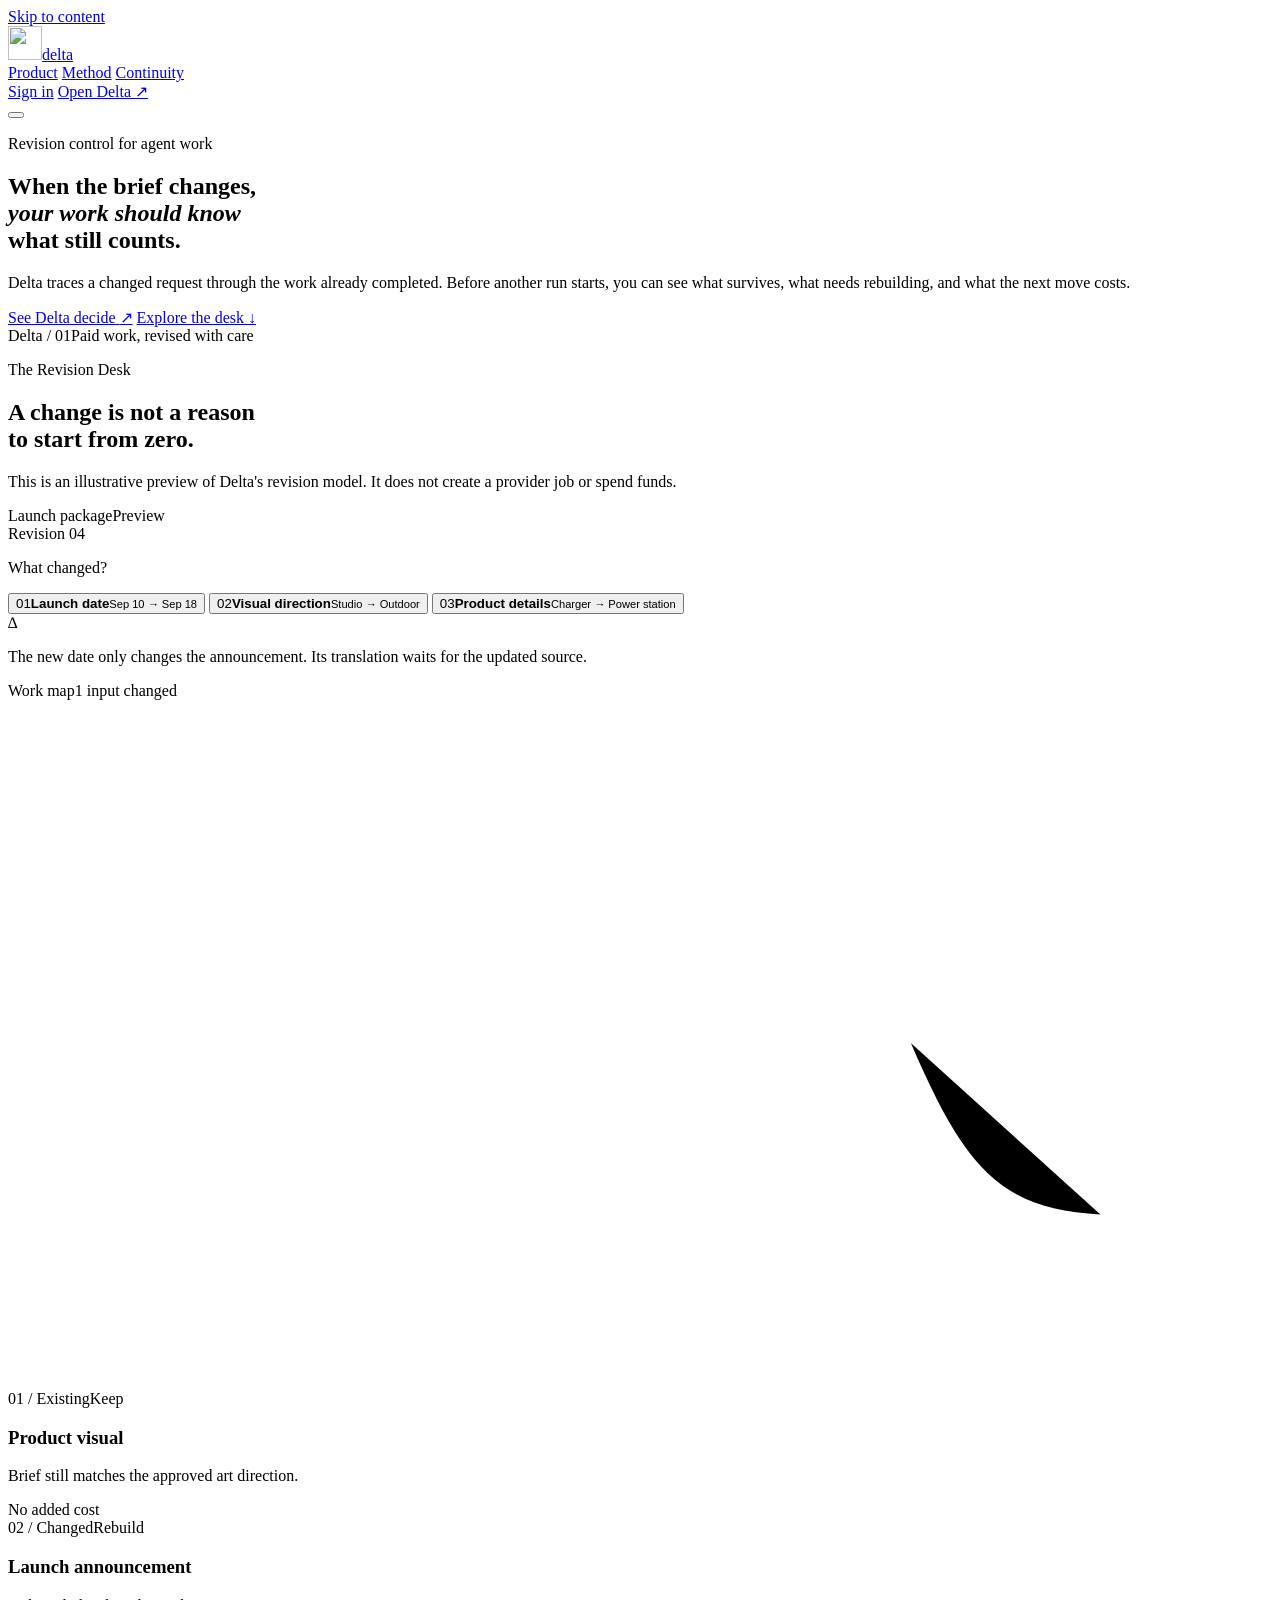
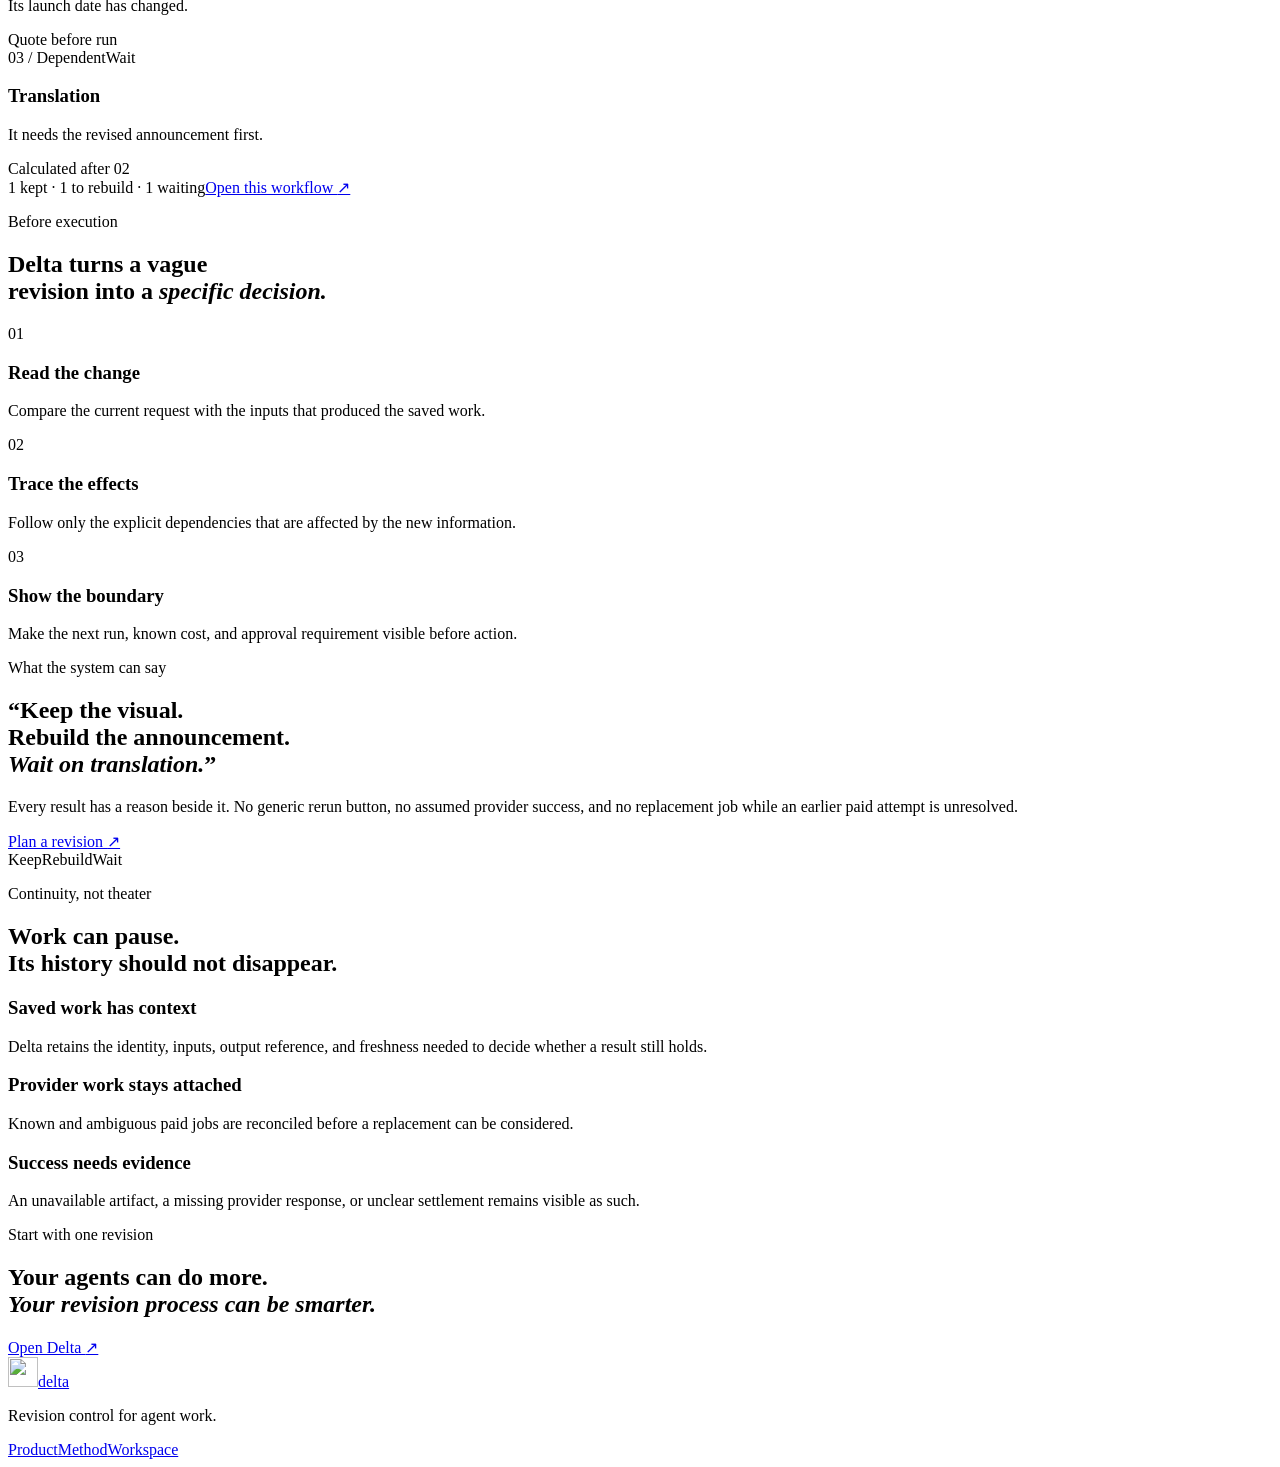
==== delta/templates/landing.html @ 43d7b3dd "Prepare Delta codebase for submission" ====
<!doctype html>
<html lang="en">
<head>
  <meta charset="utf-8">
  <meta name="viewport" content="width=device-width, initial-scale=1">
  <meta name="description" content="Delta decides what agent work still holds after a brief changes, before another paid run begins.">
  <meta name="theme-color" content="#f2eee5">
  <title>Delta | Revision control for agent work</title>
  <link rel="icon" type="image/svg+xml" href="/static/favicon.svg">
  <link rel="preconnect" href="https://fonts.googleapis.com">
  <link rel="preconnect" href="https://fonts.gstatic.com" crossorigin>
  <link href="https://fonts.googleapis.com/css2?family=DM+Mono:wght@400;500&family=DM+Sans:opsz,wght@9..40,400;9..40,500;9..40,600;9..40,700&family=Instrument+Serif:ital@0;1&display=swap" rel="stylesheet">
  <link rel="stylesheet" href="/static/landing.css">
</head>
<body>
  <a class="skip-link" href="#main-content">Skip to content</a>
  <header class="site-header">
    <a class="brand" href="/" aria-label="Delta home"><img src="/static/logo.svg" width="34" height="34" alt=""><span>delta</span></a>
    <nav id="site-nav" class="site-nav" aria-label="Main navigation">
      <a href="#product">Product</a>
      <a href="#method">Method</a>
      <a href="#continuity">Continuity</a>
    </nav>
    <div class="header-actions">
      <a class="quiet-link" href="/app/overview">Sign in</a>
      <a class="button button-ink button-small" href="/app/revisions">Open Delta <span aria-hidden="true">↗</span></a>
    </div>
    <button id="marketing-menu" class="menu-button" type="button" aria-label="Open navigation" aria-controls="site-nav" aria-expanded="false"><span></span><span></span></button>
  </header>

  <main id="main-content">
    <section class="hero" aria-labelledby="hero-title">
      <div class="hero-intro">
        <p class="eyebrow"><span aria-hidden="true"></span>Revision control for agent work</p>
        <h1 id="hero-title">When the brief changes,<br><em>your work should know</em><br>what still counts.</h1>
      </div>
      <div class="hero-aside">
        <p>Delta traces a changed request through the work already completed. Before another run starts, you can see what survives, what needs rebuilding, and what the next move costs.</p>
        <div class="hero-actions">
          <a class="button button-coral" href="/app/revisions">See Delta decide <span aria-hidden="true">↗</span></a>
          <a class="text-link" href="#product">Explore the desk <span aria-hidden="true">↓</span></a>
        </div>
      </div>
      <div class="hero-caption"><span>Delta / 01</span><span>Paid work, revised with care</span></div>
    </section>

    <section id="product" class="desk-section" aria-labelledby="desk-title">
      <div class="section-heading desk-heading">
        <div>
          <p class="eyebrow">The Revision Desk</p>
          <h2 id="desk-title">A change is not a reason<br>to start from zero.</h2>
        </div>
        <p>This is an illustrative preview of Delta's revision model. It does not create a provider job or spend funds.</p>
      </div>

      <div class="desk" data-scenario="date">
        <div class="desk-topbar">
          <div class="desk-project"><span class="project-dot" aria-hidden="true"></span><span>Launch package</span><span class="preview-chip">Preview</span></div>
          <span>Revision 04</span>
        </div>
        <div class="desk-grid">
          <aside class="change-panel" aria-label="Choose an illustrative changed input">
            <p class="panel-label">What changed?</p>
            <div class="scenario-list" role="tablist" aria-label="Revision examples">
              <button id="scenario-date" class="scenario active" type="button" role="tab" aria-selected="true" data-scenario="date"><span class="scenario-index">01</span><span><strong>Launch date</strong><small>Sep 10 → Sep 18</small></span></button>
              <button id="scenario-visual" class="scenario" type="button" role="tab" aria-selected="false" data-scenario="visual"><span class="scenario-index">02</span><span><strong>Visual direction</strong><small>Studio → Outdoor</small></span></button>
              <button id="scenario-product" class="scenario" type="button" role="tab" aria-selected="false" data-scenario="product"><span class="scenario-index">03</span><span><strong>Product details</strong><small>Charger → Power station</small></span></button>
            </div>
            <div class="change-note"><span class="change-glyph" aria-hidden="true">∆</span><p id="change-note">The new date only changes the announcement. Its translation waits for the updated source.</p></div>
          </aside>

          <div class="work-map" aria-live="polite">
            <div class="work-map-header"><span>Work map</span><span id="map-change">1 input changed</span></div>
            <div class="map-stage">
              <svg class="map-lines" viewBox="0 0 700 380" preserveAspectRatio="none" aria-hidden="true"><path class="line-visual" d="M186 185 C272 185, 293 185, 360 185"></path><path class="line-copy" d="M500 185 C548 185, 552 185, 605 185"></path><path class="line-branch" d="M500 190 C530 260, 550 282, 605 285"></path></svg>
              <article class="work-card visual-card status-keep">
                <div class="work-card-meta"><span>01 / Existing</span><span class="state state-keep">Keep</span></div>
                <h3>Product visual</h3>
                <p>Brief still matches the approved art direction.</p>
                <span class="work-cost">No added cost</span>
              </article>
              <article class="work-card copy-card status-rebuild">
                <div class="work-card-meta"><span>02 / Changed</span><span class="state state-rebuild">Rebuild</span></div>
                <h3>Launch announcement</h3>
                <p>Its launch date has changed.</p>
                <span class="work-cost">Quote before run</span>
              </article>
              <article class="work-card translation-card status-wait">
                <div class="work-card-meta"><span>03 / Dependent</span><span class="state state-wait">Wait</span></div>
                <h3>Translation</h3>
                <p>It needs the revised announcement first.</p>
                <span class="work-cost">Calculated after 02</span>
              </article>
            </div>
            <div class="map-footer"><span id="map-summary">1 kept · 1 to rebuild · 1 waiting</span><a href="/app/revisions">Open this workflow <span aria-hidden="true">↗</span></a></div>
          </div>
        </div>
      </div>
    </section>

    <section id="method" class="method-section" aria-labelledby="method-title">
      <div class="method-title"><p class="eyebrow">Before execution</p><h2 id="method-title">Delta turns a vague<br>revision into a <em>specific decision.</em></h2></div>
      <div class="method-rail">
        <article><span>01</span><h3>Read the change</h3><p>Compare the current request with the inputs that produced the saved work.</p></article>
        <article><span>02</span><h3>Trace the effects</h3><p>Follow only the explicit dependencies that are affected by the new information.</p></article>
        <article><span>03</span><h3>Show the boundary</h3><p>Make the next run, known cost, and approval requirement visible before action.</p></article>
      </div>
    </section>

    <section class="decision-section" aria-labelledby="decision-title">
      <div class="decision-card">
        <p class="eyebrow">What the system can say</p>
        <h2 id="decision-title">“Keep the visual.<br>Rebuild the announcement.<br><em>Wait on translation.</em>”</h2>
        <p class="decision-copy">Every result has a reason beside it. No generic rerun button, no assumed provider success, and no replacement job while an earlier paid attempt is unresolved.</p>
        <a class="button button-paper" href="/app/revisions">Plan a revision <span aria-hidden="true">↗</span></a>
      </div>
      <div class="decision-annotation" aria-hidden="true"><span>Keep</span><span>Rebuild</span><span>Wait</span></div>
    </section>

    <section id="continuity" class="continuity-section" aria-labelledby="continuity-title">
      <div class="continuity-copy"><p class="eyebrow">Continuity, not theater</p><h2 id="continuity-title">Work can pause.<br>Its history should not disappear.</h2></div>
      <div class="continuity-list">
        <article><span class="continuity-mark mark-save" aria-hidden="true"></span><div><h3>Saved work has context</h3><p>Delta retains the identity, inputs, output reference, and freshness needed to decide whether a result still holds.</p></div></article>
        <article><span class="continuity-mark mark-job" aria-hidden="true"></span><div><h3>Provider work stays attached</h3><p>Known and ambiguous paid jobs are reconciled before a replacement can be considered.</p></div></article>
        <article><span class="continuity-mark mark-proof" aria-hidden="true"></span><div><h3>Success needs evidence</h3><p>An unavailable artifact, a missing provider response, or unclear settlement remains visible as such.</p></div></article>
      </div>
    </section>

    <section class="closing-section" aria-labelledby="closing-title">
      <p class="eyebrow">Start with one revision</p>
      <h2 id="closing-title">Your agents can do more.<br><em>Your revision process can be smarter.</em></h2>
      <a class="button button-coral" href="/app/revisions">Open Delta <span aria-hidden="true">↗</span></a>
    </section>
  </main>

  <footer class="site-footer"><a class="brand" href="/"><img src="/static/logo.svg" width="30" height="30" alt=""><span>delta</span></a><p>Revision control for agent work.</p><div><a href="#product">Product</a><a href="#method">Method</a><a href="/app/revisions">Workspace</a></div></footer>
  <script src="/static/landing.js" defer></script>
</body>
</html>
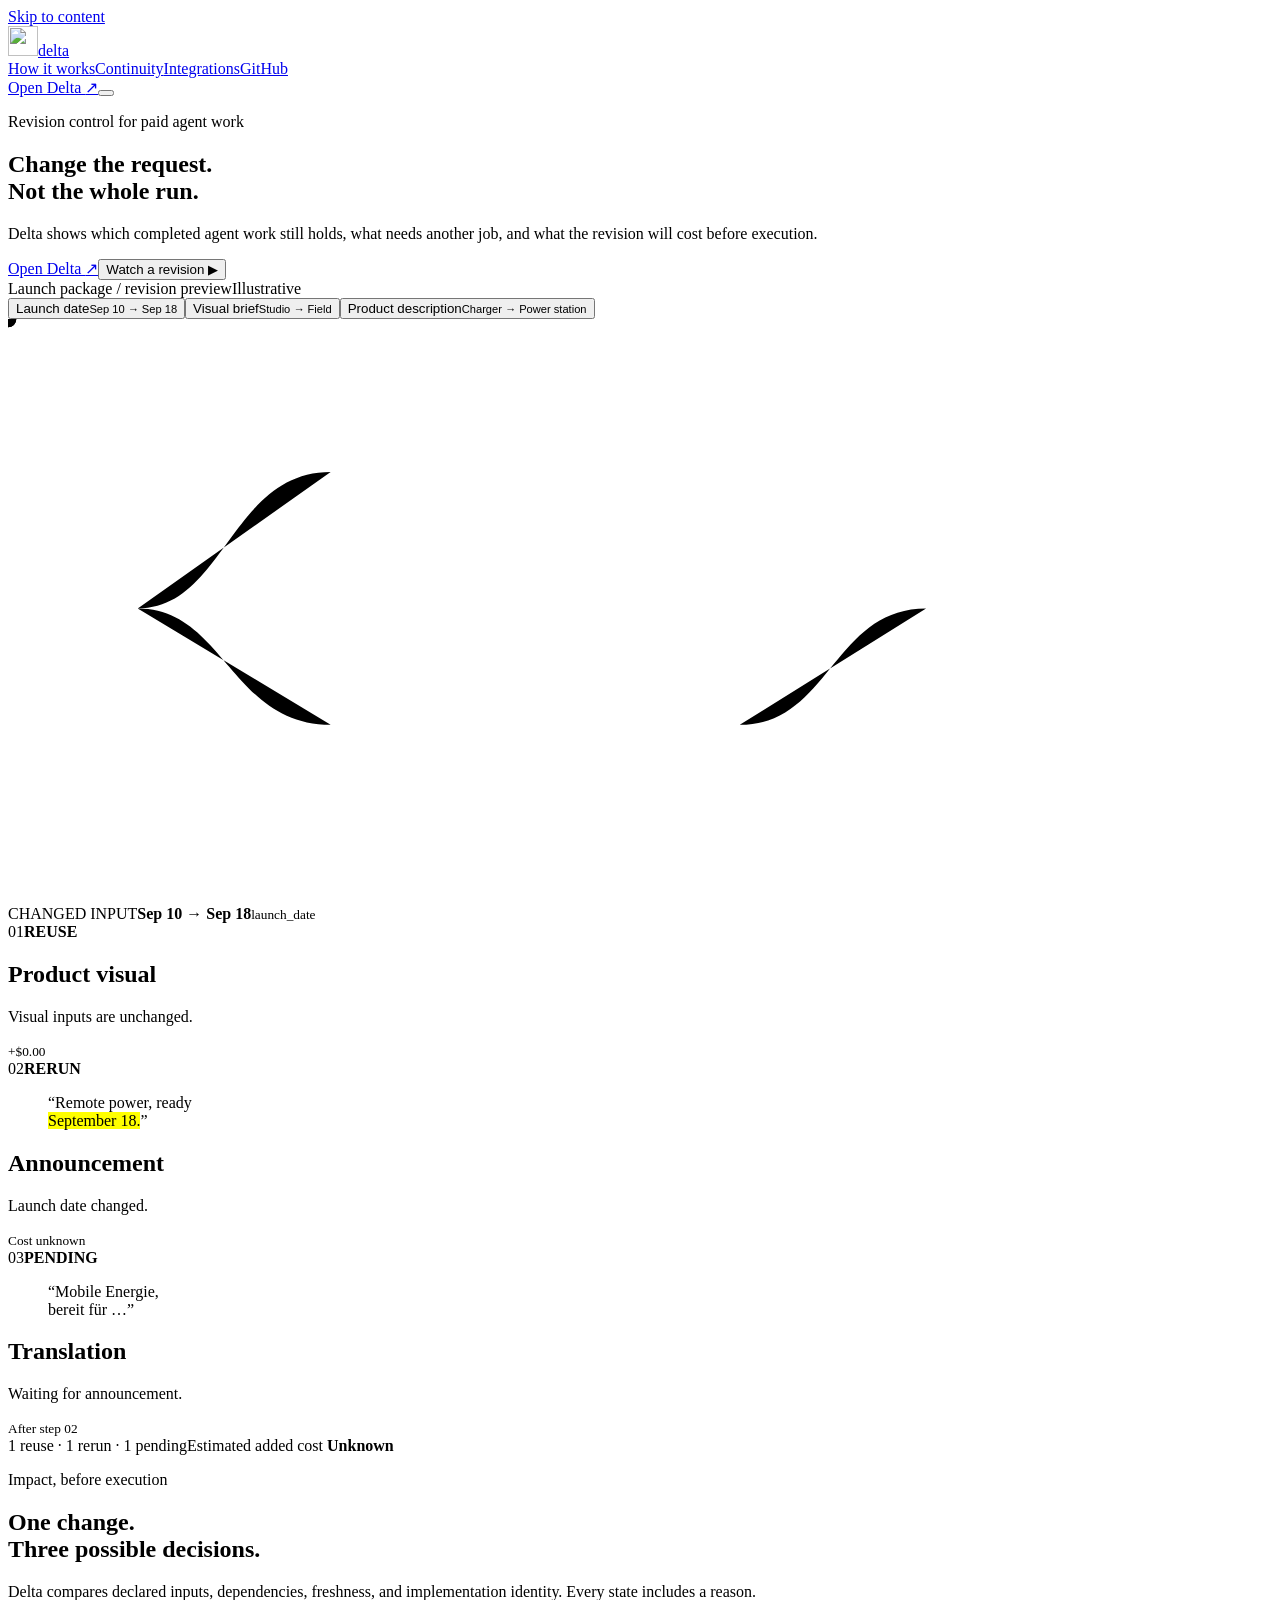
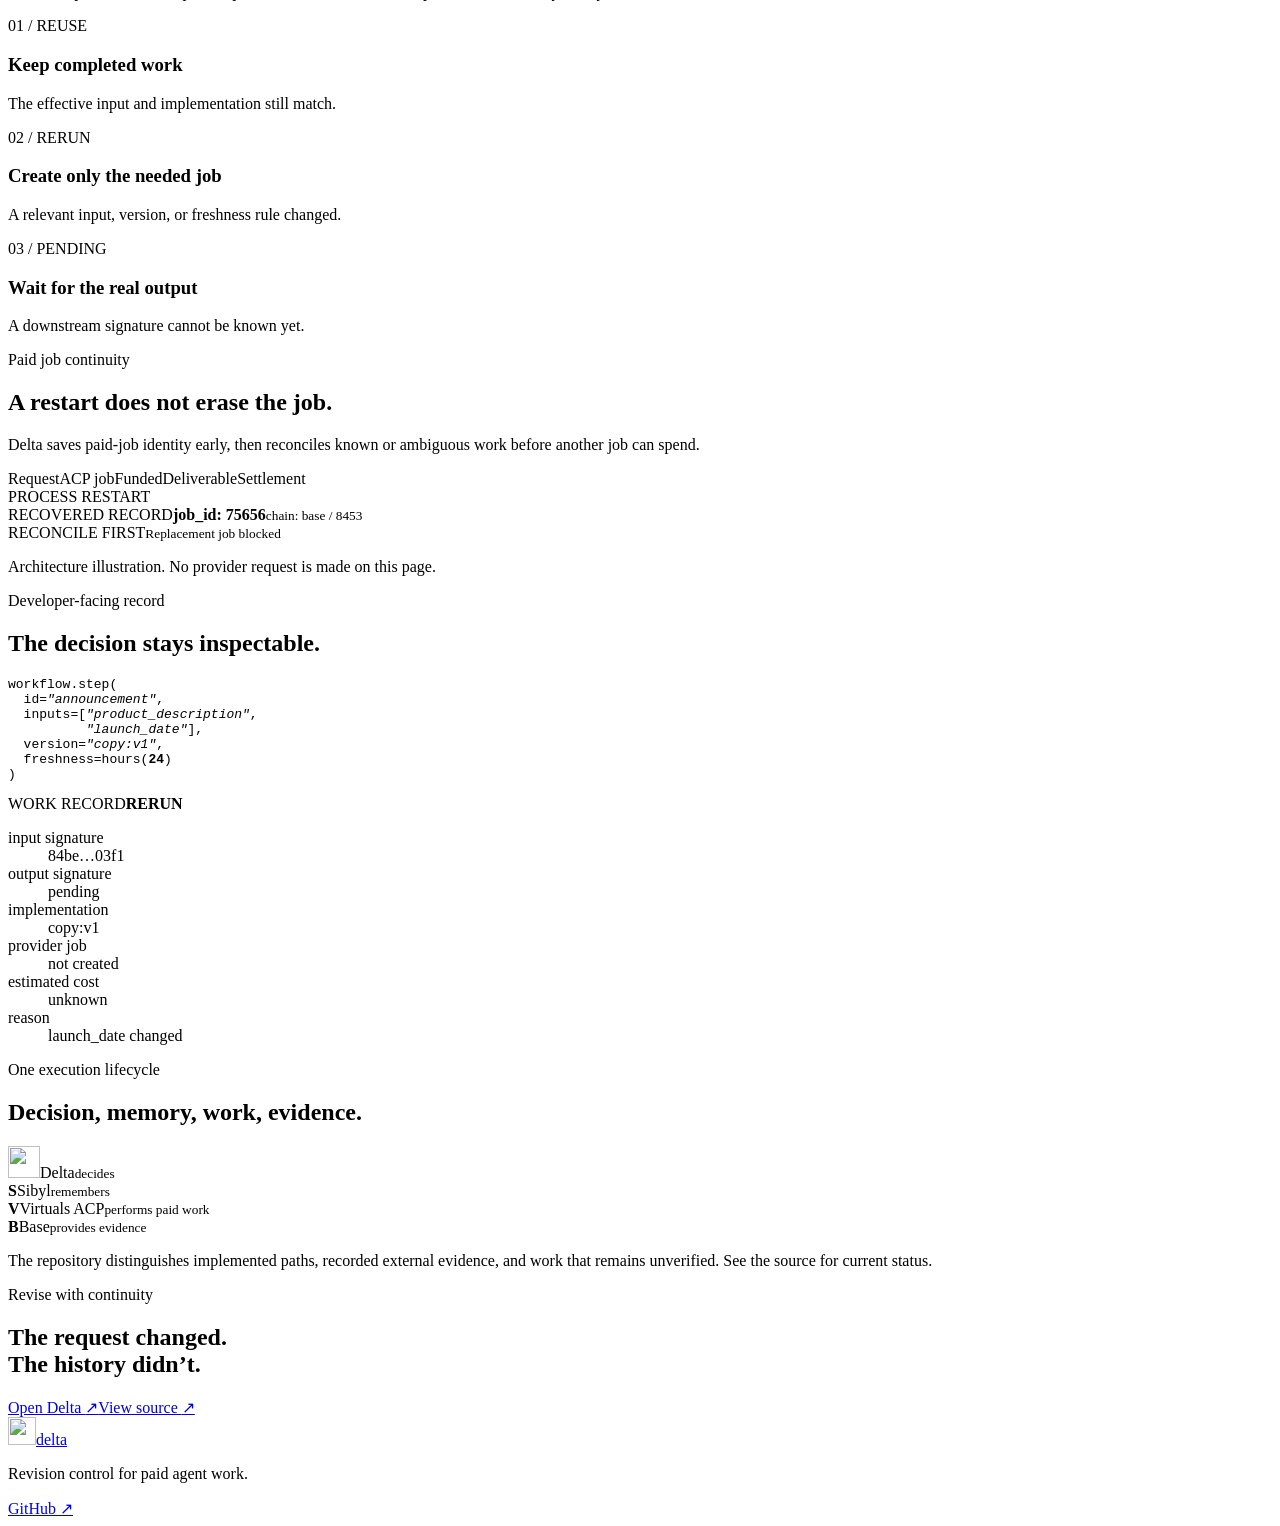
==== commit 98ef2b67: "Redesign public landing page" ====
--- a/delta/templates/landing.html
+++ b/delta/templates/landing.html
@@ -1,139 +1,18 @@
-<!doctype html>
-<html lang="en">
-<head>
-  <meta charset="utf-8">
-  <meta name="viewport" content="width=device-width, initial-scale=1">
-  <meta name="description" content="Delta decides what agent work still holds after a brief changes, before another paid run begins.">
-  <meta name="theme-color" content="#f2eee5">
-  <title>Delta | Revision control for agent work</title>
-  <link rel="icon" type="image/svg+xml" href="/static/favicon.svg">
-  <link rel="preconnect" href="https://fonts.googleapis.com">
-  <link rel="preconnect" href="https://fonts.gstatic.com" crossorigin>
-  <link href="https://fonts.googleapis.com/css2?family=DM+Mono:wght@400;500&family=DM+Sans:opsz,wght@9..40,400;9..40,500;9..40,600;9..40,700&family=Instrument+Serif:ital@0;1&display=swap" rel="stylesheet">
-  <link rel="stylesheet" href="/static/landing.css">
-</head>
-<body>
-  <a class="skip-link" href="#main-content">Skip to content</a>
-  <header class="site-header">
-    <a class="brand" href="/" aria-label="Delta home"><img src="/static/logo.svg" width="34" height="34" alt=""><span>delta</span></a>
-    <nav id="site-nav" class="site-nav" aria-label="Main navigation">
-      <a href="#product">Product</a>
-      <a href="#method">Method</a>
-      <a href="#continuity">Continuity</a>
-    </nav>
-    <div class="header-actions">
-      <a class="quiet-link" href="/app/overview">Sign in</a>
-      <a class="button button-ink button-small" href="/app/revisions">Open Delta <span aria-hidden="true">↗</span></a>
-    </div>
-    <button id="marketing-menu" class="menu-button" type="button" aria-label="Open navigation" aria-controls="site-nav" aria-expanded="false"><span></span><span></span></button>
-  </header>
-
-  <main id="main-content">
-    <section class="hero" aria-labelledby="hero-title">
-      <div class="hero-intro">
-        <p class="eyebrow"><span aria-hidden="true"></span>Revision control for agent work</p>
-        <h1 id="hero-title">When the brief changes,<br><em>your work should know</em><br>what still counts.</h1>
-      </div>
-      <div class="hero-aside">
-        <p>Delta traces a changed request through the work already completed. Before another run starts, you can see what survives, what needs rebuilding, and what the next move costs.</p>
-        <div class="hero-actions">
-          <a class="button button-coral" href="/app/revisions">See Delta decide <span aria-hidden="true">↗</span></a>
-          <a class="text-link" href="#product">Explore the desk <span aria-hidden="true">↓</span></a>
-        </div>
-      </div>
-      <div class="hero-caption"><span>Delta / 01</span><span>Paid work, revised with care</span></div>
-    </section>
-
-    <section id="product" class="desk-section" aria-labelledby="desk-title">
-      <div class="section-heading desk-heading">
-        <div>
-          <p class="eyebrow">The Revision Desk</p>
-          <h2 id="desk-title">A change is not a reason<br>to start from zero.</h2>
-        </div>
-        <p>This is an illustrative preview of Delta's revision model. It does not create a provider job or spend funds.</p>
-      </div>
-
-      <div class="desk" data-scenario="date">
-        <div class="desk-topbar">
-          <div class="desk-project"><span class="project-dot" aria-hidden="true"></span><span>Launch package</span><span class="preview-chip">Preview</span></div>
-          <span>Revision 04</span>
-        </div>
-        <div class="desk-grid">
-          <aside class="change-panel" aria-label="Choose an illustrative changed input">
-            <p class="panel-label">What changed?</p>
-            <div class="scenario-list" role="tablist" aria-label="Revision examples">
-              <button id="scenario-date" class="scenario active" type="button" role="tab" aria-selected="true" data-scenario="date"><span class="scenario-index">01</span><span><strong>Launch date</strong><small>Sep 10 → Sep 18</small></span></button>
-              <button id="scenario-visual" class="scenario" type="button" role="tab" aria-selected="false" data-scenario="visual"><span class="scenario-index">02</span><span><strong>Visual direction</strong><small>Studio → Outdoor</small></span></button>
-              <button id="scenario-product" class="scenario" type="button" role="tab" aria-selected="false" data-scenario="product"><span class="scenario-index">03</span><span><strong>Product details</strong><small>Charger → Power station</small></span></button>
-            </div>
-            <div class="change-note"><span class="change-glyph" aria-hidden="true">∆</span><p id="change-note">The new date only changes the announcement. Its translation waits for the updated source.</p></div>
-          </aside>
-
-          <div class="work-map" aria-live="polite">
-            <div class="work-map-header"><span>Work map</span><span id="map-change">1 input changed</span></div>
-            <div class="map-stage">
-              <svg class="map-lines" viewBox="0 0 700 380" preserveAspectRatio="none" aria-hidden="true"><path class="line-visual" d="M186 185 C272 185, 293 185, 360 185"></path><path class="line-copy" d="M500 185 C548 185, 552 185, 605 185"></path><path class="line-branch" d="M500 190 C530 260, 550 282, 605 285"></path></svg>
-              <article class="work-card visual-card status-keep">
-                <div class="work-card-meta"><span>01 / Existing</span><span class="state state-keep">Keep</span></div>
-                <h3>Product visual</h3>
-                <p>Brief still matches the approved art direction.</p>
-                <span class="work-cost">No added cost</span>
-              </article>
-              <article class="work-card copy-card status-rebuild">
-                <div class="work-card-meta"><span>02 / Changed</span><span class="state state-rebuild">Rebuild</span></div>
-                <h3>Launch announcement</h3>
-                <p>Its launch date has changed.</p>
-                <span class="work-cost">Quote before run</span>
-              </article>
-              <article class="work-card translation-card status-wait">
-                <div class="work-card-meta"><span>03 / Dependent</span><span class="state state-wait">Wait</span></div>
-                <h3>Translation</h3>
-                <p>It needs the revised announcement first.</p>
-                <span class="work-cost">Calculated after 02</span>
-              </article>
-            </div>
-            <div class="map-footer"><span id="map-summary">1 kept · 1 to rebuild · 1 waiting</span><a href="/app/revisions">Open this workflow <span aria-hidden="true">↗</span></a></div>
-          </div>
-        </div>
-      </div>
-    </section>
-
-    <section id="method" class="method-section" aria-labelledby="method-title">
-      <div class="method-title"><p class="eyebrow">Before execution</p><h2 id="method-title">Delta turns a vague<br>revision into a <em>specific decision.</em></h2></div>
-      <div class="method-rail">
-        <article><span>01</span><h3>Read the change</h3><p>Compare the current request with the inputs that produced the saved work.</p></article>
-        <article><span>02</span><h3>Trace the effects</h3><p>Follow only the explicit dependencies that are affected by the new information.</p></article>
-        <article><span>03</span><h3>Show the boundary</h3><p>Make the next run, known cost, and approval requirement visible before action.</p></article>
-      </div>
-    </section>
-
-    <section class="decision-section" aria-labelledby="decision-title">
-      <div class="decision-card">
-        <p class="eyebrow">What the system can say</p>
-        <h2 id="decision-title">“Keep the visual.<br>Rebuild the announcement.<br><em>Wait on translation.</em>”</h2>
-        <p class="decision-copy">Every result has a reason beside it. No generic rerun button, no assumed provider success, and no replacement job while an earlier paid attempt is unresolved.</p>
-        <a class="button button-paper" href="/app/revisions">Plan a revision <span aria-hidden="true">↗</span></a>
-      </div>
-      <div class="decision-annotation" aria-hidden="true"><span>Keep</span><span>Rebuild</span><span>Wait</span></div>
-    </section>
-
-    <section id="continuity" class="continuity-section" aria-labelledby="continuity-title">
-      <div class="continuity-copy"><p class="eyebrow">Continuity, not theater</p><h2 id="continuity-title">Work can pause.<br>Its history should not disappear.</h2></div>
-      <div class="continuity-list">
-        <article><span class="continuity-mark mark-save" aria-hidden="true"></span><div><h3>Saved work has context</h3><p>Delta retains the identity, inputs, output reference, and freshness needed to decide whether a result still holds.</p></div></article>
-        <article><span class="continuity-mark mark-job" aria-hidden="true"></span><div><h3>Provider work stays attached</h3><p>Known and ambiguous paid jobs are reconciled before a replacement can be considered.</p></div></article>
-        <article><span class="continuity-mark mark-proof" aria-hidden="true"></span><div><h3>Success needs evidence</h3><p>An unavailable artifact, a missing provider response, or unclear settlement remains visible as such.</p></div></article>
-      </div>
-    </section>
-
-    <section class="closing-section" aria-labelledby="closing-title">
-      <p class="eyebrow">Start with one revision</p>
-      <h2 id="closing-title">Your agents can do more.<br><em>Your revision process can be smarter.</em></h2>
-      <a class="button button-coral" href="/app/revisions">Open Delta <span aria-hidden="true">↗</span></a>
-    </section>
-  </main>
-
-  <footer class="site-footer"><a class="brand" href="/"><img src="/static/logo.svg" width="30" height="30" alt=""><span>delta</span></a><p>Revision control for agent work.</p><div><a href="#product">Product</a><a href="#method">Method</a><a href="/app/revisions">Workspace</a></div></footer>
-  <script src="/static/landing.js" defer></script>
-</body>
-</html>
+<!doctype html><html lang="en"><head><meta charset="utf-8"><meta name="viewport" content="width=device-width,initial-scale=1"><meta name="description" content="Delta previews what completed agent work can be reused, what must run again, and what a revision is expected to cost."><meta name="theme-color" content="#101114"><title>Delta | Revision control for paid agent work</title><link rel="icon" type="image/svg+xml" href="/static/favicon.svg"><link rel="preconnect" href="https://fonts.googleapis.com"><link rel="preconnect" href="https://fonts.gstatic.com" crossorigin><link href="https://fonts.googleapis.com/css2?family=DM+Mono:wght@400;500&family=Manrope:wght@400;500;600;700;800&display=swap" rel="stylesheet"><link rel="stylesheet" href="/static/landing.css"></head>
+<body><a class="skip-link" href="#main-content">Skip to content</a><header class="site-header"><a class="brand" href="/" aria-label="Delta home"><img src="/static/logo.svg" width="30" height="30" alt=""><span>delta</span></a><nav id="site-nav" class="site-nav" aria-label="Main navigation"><a href="#how-it-works">How it works</a><a href="#continuity">Continuity</a><a href="#integrations">Integrations</a><a href="https://github.com/Web3Kyami/Delta-Agent">GitHub</a></nav><a class="button button-primary header-cta" href="/app/revisions">Open Delta <span aria-hidden="true">↗</span></a><button id="marketing-menu" class="menu-button" type="button" aria-label="Open navigation" aria-controls="site-nav" aria-expanded="false"><span></span><span></span></button></header>
+<main id="main-content"><section class="hero" aria-labelledby="hero-title"><div class="hero-copy"><p class="eyebrow"><span></span>Revision control for paid agent work</p><h1 id="hero-title">Change the request.<br><strong>Not the whole run.</strong></h1><p class="hero-lede">Delta shows which completed agent work still holds, what needs another job, and what the revision will cost before execution.</p><div class="hero-actions"><a class="button button-primary" href="/app/revisions">Open Delta <span aria-hidden="true">↗</span></a><button class="button button-secondary" id="watch-revision" type="button">Watch a revision <span aria-hidden="true">▶</span></button></div></div>
+<div class="revision-console" id="revision-console" data-scenario="date" aria-label="Illustrative revision preview"><div class="console-bar"><span><i></i> Launch package / revision preview</span><span>Illustrative</span></div><div class="scenario-switcher" role="tablist" aria-label="Choose a changed input"><button class="scenario active" role="tab" aria-selected="true" tabindex="0" data-scenario="date"><span>Launch date</span><small>Sep 10 → Sep 18</small></button><button class="scenario" role="tab" aria-selected="false" tabindex="-1" data-scenario="visual"><span>Visual brief</span><small>Studio → Field</small></button><button class="scenario" role="tab" aria-selected="false" tabindex="-1" data-scenario="product"><span>Product description</span><small>Charger → Power station</small></button></div>
+<div class="topology" aria-live="polite"><svg class="topology-lines" viewBox="0 0 760 350" preserveAspectRatio="none" aria-hidden="true"><path class="path-input-visual" d="M78 174 C130 174 134 92 194 92"></path><path class="path-input-copy" d="M78 174 C130 174 134 244 194 244"></path><path class="path-copy-translation" d="M440 244 C494 244 496 174 552 174"></path><circle class="signal signal-a" r="5"></circle><circle class="signal signal-b" r="5"></circle></svg><div class="change-node"><span>CHANGED INPUT</span><strong id="change-value">Sep 10 → Sep 18</strong><small id="change-field">launch_date</small></div>
+<article class="work-node visual-node status-reuse"><div class="node-head"><span>01</span><b class="state">REUSE</b></div><div class="visual-artifact" aria-label="Illustrative solar charger product visual"><span class="sun"></span><span class="charger"></span></div><h2>Product visual</h2><p class="reason">Visual inputs are unchanged.</p><small class="cost">+$0.00</small></article><article class="work-node announcement-node status-rerun"><div class="node-head"><span>02</span><b class="state">RERUN</b></div><blockquote>“Remote power, ready<br><mark>September 18.</mark>”</blockquote><h2>Announcement</h2><p class="reason">Launch date changed.</p><small class="cost">Cost unknown</small></article><article class="work-node translation-node status-pending"><div class="node-head"><span>03</span><b class="state">PENDING</b></div><blockquote>“Mobile Energie,<br>bereit für …”</blockquote><h2>Translation</h2><p class="reason">Waiting for announcement.</p><small class="cost">After step 02</small></article></div><div class="console-summary"><span id="scenario-summary">1 reuse · 1 rerun · 1 pending</span><span>Estimated added cost <strong id="scenario-cost">Unknown</strong></span></div></div></section>
+<section id="how-it-works" class="decision-system" aria-labelledby="decision-title"><div class="section-copy"><p class="eyebrow"><span></span>Impact, before execution</p><h2 id="decision-title">One change.<br>Three possible decisions.</h2><p>Delta compares declared inputs, dependencies, freshness, and implementation identity. Every state includes a reason.</p></div><div class="decision-track"><div class="track-line" aria-hidden="true"></div><article class="decision-item reuse"><span>01 / REUSE</span><h3>Keep completed work</h3><p>The effective input and implementation still match.</p></article><article class="decision-item rerun"><span>02 / RERUN</span><h3>Create only the needed job</h3><p>A relevant input, version, or freshness rule changed.</p></article><article class="decision-item pending"><span>03 / PENDING</span><h3>Wait for the real output</h3><p>A downstream signature cannot be known yet.</p></article></div></section>
+<section id="continuity" class="continuity-section" aria-labelledby="continuity-title"><div class="section-copy"><p class="eyebrow"><span></span>Paid job continuity</p><h2 id="continuity-title">A restart does not erase the job.</h2><p>Delta saves paid-job identity early, then reconciles known or ambiguous work before another job can spend.</p></div><div class="lifecycle" aria-label="Illustrative paid job lifecycle"><div class="lifecycle-row"><span class="life-step done">Request</span><i></i><span class="life-step done">ACP job</span><i></i><span class="life-step done">Funded</span><i></i><span class="life-step muted">Deliverable</span><i></i><span class="life-step muted">Settlement</span></div><div class="restart-cut"><span>PROCESS RESTART</span><b></b></div><div class="recovery-record"><div><span>RECOVERED RECORD</span><strong>job_id: 75656</strong><small>chain: base / 8453</small></div><div class="reconcile-state"><i></i><span>RECONCILE FIRST</span><small>Replacement job blocked</small></div></div><p class="illustration-label">Architecture illustration. No provider request is made on this page.</p></div></section>
+<section class="record-section" aria-labelledby="record-title"><div class="record-heading"><p class="eyebrow"><span></span>Developer-facing record</p><h2 id="record-title">The decision stays inspectable.</h2></div><div class="record-pair"><pre class="code-panel" aria-label="Workflow definition example"><code><span>workflow.step</span>(
+  id=<em>"announcement"</em>,
+  inputs=[<em>"product_description"</em>,
+          <em>"launch_date"</em>],
+  version=<em>"copy:v1"</em>,
+  freshness=hours(<b>24</b>)
+)</code></pre><div class="record-panel"><div class="record-status"><span>WORK RECORD</span><b>RERUN</b></div><dl><div><dt>input signature</dt><dd>84be…03f1</dd></div><div><dt>output signature</dt><dd>pending</dd></div><div><dt>implementation</dt><dd>copy:v1</dd></div><div><dt>provider job</dt><dd>not created</dd></div><div><dt>estimated cost</dt><dd>unknown</dd></div><div><dt>reason</dt><dd>launch_date changed</dd></div></dl></div></div></section>
+<section id="integrations" class="integration-section" aria-labelledby="integration-title"><div class="section-copy"><p class="eyebrow"><span></span>One execution lifecycle</p><h2 id="integration-title">Decision, memory, work, evidence.</h2></div><div class="integration-flow"><div class="integration delta-role"><img src="/static/logo.svg" alt="" width="32" height="32"><span>Delta</span><small>decides</small></div><i></i><div class="integration"><b>S</b><span>Sibyl</span><small>remembers</small></div><i></i><div class="integration"><b>V</b><span>Virtuals ACP</span><small>performs paid work</small></div><i></i><div class="integration"><b>B</b><span>Base</span><small>provides evidence</small></div></div><p class="integration-note">The repository distinguishes implemented paths, recorded external evidence, and work that remains unverified. See the source for current status.</p></section>
+<section class="closing-section" aria-labelledby="closing-title"><div><p class="eyebrow"><span></span>Revise with continuity</p><h2 id="closing-title">The request changed.<br><strong>The history didn’t.</strong></h2></div><div class="closing-actions"><a class="button button-primary" href="/app/revisions">Open Delta <span aria-hidden="true">↗</span></a><a class="button button-secondary" href="https://github.com/Web3Kyami/Delta-Agent">View source <span aria-hidden="true">↗</span></a></div></section></main>
+<footer class="site-footer"><a class="brand" href="/"><img src="/static/logo.svg" width="28" height="28" alt=""><span>delta</span></a><p>Revision control for paid agent work.</p><a href="https://github.com/Web3Kyami/Delta-Agent">GitHub ↗</a></footer><script src="/static/landing.js" defer></script></body></html>
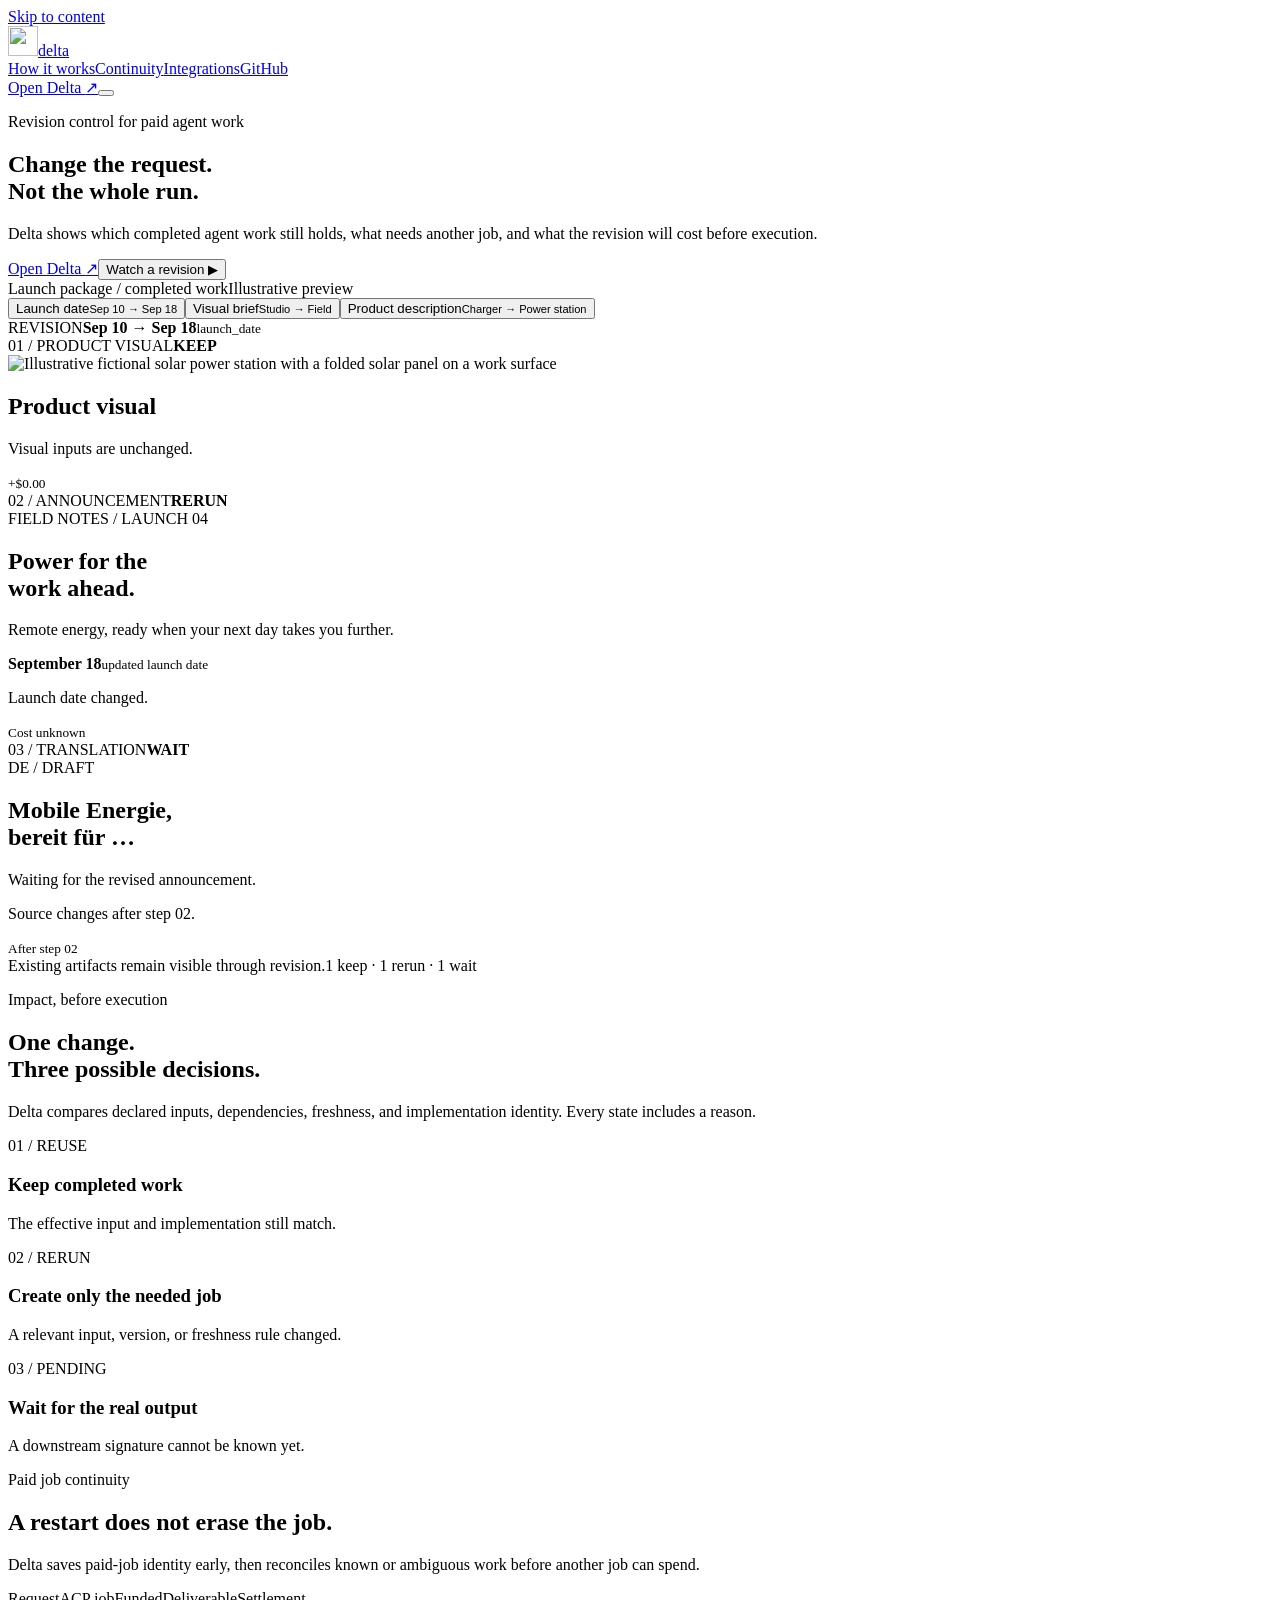
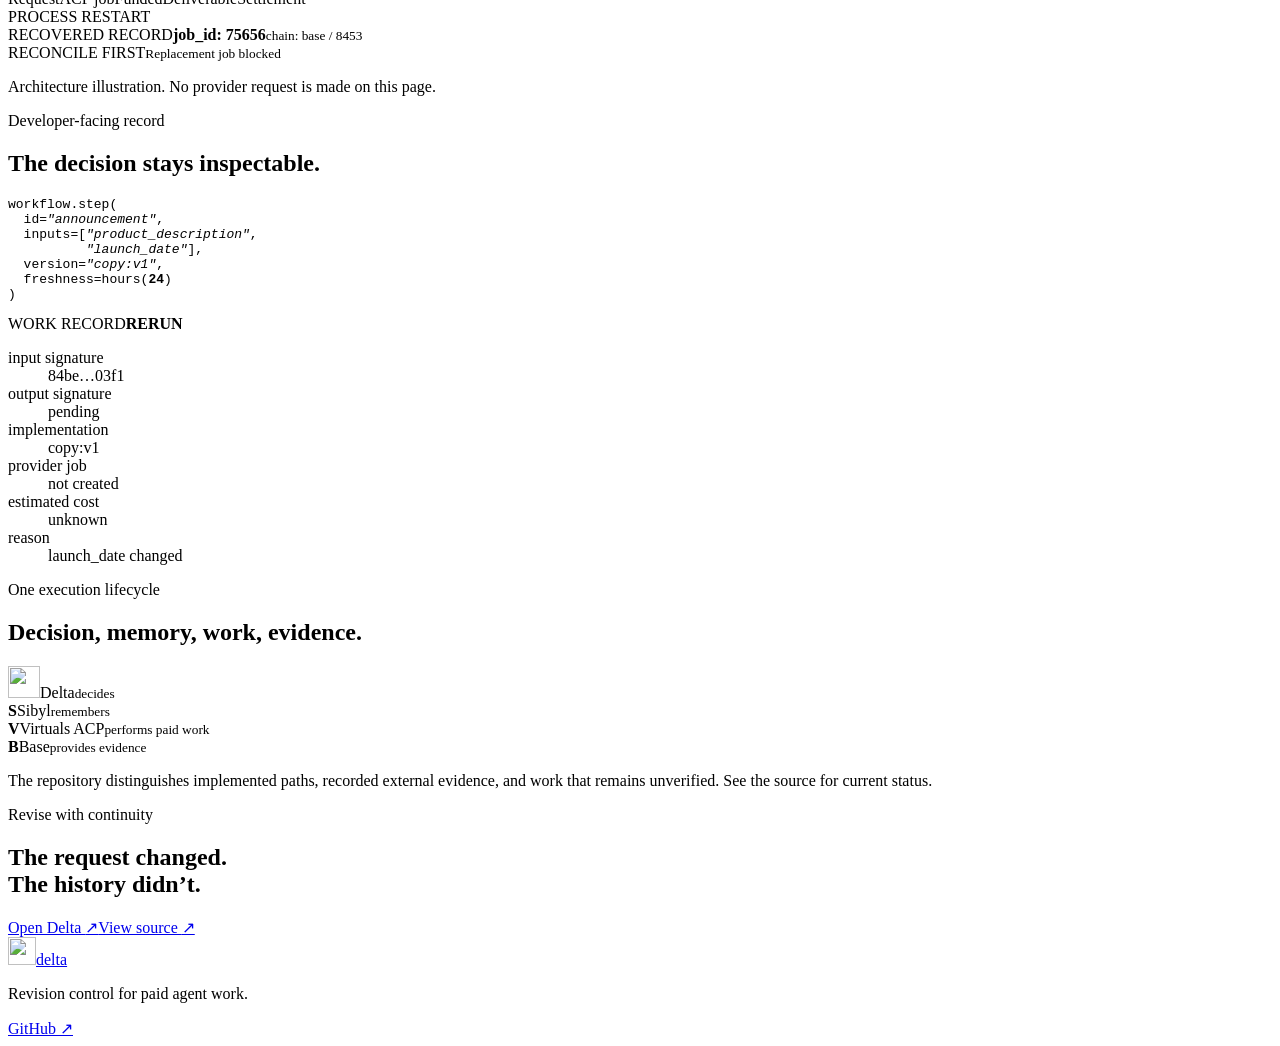
==== commit ac5504f3: "Refine landing hero with artifact canvas" ====
--- a/delta/templates/landing.html
+++ b/delta/templates/landing.html
@@ -1,9 +1,8 @@
 <!doctype html><html lang="en"><head><meta charset="utf-8"><meta name="viewport" content="width=device-width,initial-scale=1"><meta name="description" content="Delta previews what completed agent work can be reused, what must run again, and what a revision is expected to cost."><meta name="theme-color" content="#101114"><title>Delta | Revision control for paid agent work</title><link rel="icon" type="image/svg+xml" href="/static/favicon.svg"><link rel="preconnect" href="https://fonts.googleapis.com"><link rel="preconnect" href="https://fonts.gstatic.com" crossorigin><link href="https://fonts.googleapis.com/css2?family=DM+Mono:wght@400;500&family=Manrope:wght@400;500;600;700;800&display=swap" rel="stylesheet"><link rel="stylesheet" href="/static/landing.css"></head>
 <body><a class="skip-link" href="#main-content">Skip to content</a><header class="site-header"><a class="brand" href="/" aria-label="Delta home"><img src="/static/logo.svg" width="30" height="30" alt=""><span>delta</span></a><nav id="site-nav" class="site-nav" aria-label="Main navigation"><a href="#how-it-works">How it works</a><a href="#continuity">Continuity</a><a href="#integrations">Integrations</a><a href="https://github.com/Web3Kyami/Delta-Agent">GitHub</a></nav><a class="button button-primary header-cta" href="/app/revisions">Open Delta <span aria-hidden="true">↗</span></a><button id="marketing-menu" class="menu-button" type="button" aria-label="Open navigation" aria-controls="site-nav" aria-expanded="false"><span></span><span></span></button></header>
-<main id="main-content"><section class="hero" aria-labelledby="hero-title"><div class="hero-copy"><p class="eyebrow"><span></span>Revision control for paid agent work</p><h1 id="hero-title">Change the request.<br><strong>Not the whole run.</strong></h1><p class="hero-lede">Delta shows which completed agent work still holds, what needs another job, and what the revision will cost before execution.</p><div class="hero-actions"><a class="button button-primary" href="/app/revisions">Open Delta <span aria-hidden="true">↗</span></a><button class="button button-secondary" id="watch-revision" type="button">Watch a revision <span aria-hidden="true">▶</span></button></div></div>
-<div class="revision-console" id="revision-console" data-scenario="date" aria-label="Illustrative revision preview"><div class="console-bar"><span><i></i> Launch package / revision preview</span><span>Illustrative</span></div><div class="scenario-switcher" role="tablist" aria-label="Choose a changed input"><button class="scenario active" role="tab" aria-selected="true" tabindex="0" data-scenario="date"><span>Launch date</span><small>Sep 10 → Sep 18</small></button><button class="scenario" role="tab" aria-selected="false" tabindex="-1" data-scenario="visual"><span>Visual brief</span><small>Studio → Field</small></button><button class="scenario" role="tab" aria-selected="false" tabindex="-1" data-scenario="product"><span>Product description</span><small>Charger → Power station</small></button></div>
-<div class="topology" aria-live="polite"><svg class="topology-lines" viewBox="0 0 760 350" preserveAspectRatio="none" aria-hidden="true"><path class="path-input-visual" d="M78 174 C130 174 134 92 194 92"></path><path class="path-input-copy" d="M78 174 C130 174 134 244 194 244"></path><path class="path-copy-translation" d="M440 244 C494 244 496 174 552 174"></path><circle class="signal signal-a" r="5"></circle><circle class="signal signal-b" r="5"></circle></svg><div class="change-node"><span>CHANGED INPUT</span><strong id="change-value">Sep 10 → Sep 18</strong><small id="change-field">launch_date</small></div>
-<article class="work-node visual-node status-reuse"><div class="node-head"><span>01</span><b class="state">REUSE</b></div><div class="visual-artifact" aria-label="Illustrative solar charger product visual"><span class="sun"></span><span class="charger"></span></div><h2>Product visual</h2><p class="reason">Visual inputs are unchanged.</p><small class="cost">+$0.00</small></article><article class="work-node announcement-node status-rerun"><div class="node-head"><span>02</span><b class="state">RERUN</b></div><blockquote>“Remote power, ready<br><mark>September 18.</mark>”</blockquote><h2>Announcement</h2><p class="reason">Launch date changed.</p><small class="cost">Cost unknown</small></article><article class="work-node translation-node status-pending"><div class="node-head"><span>03</span><b class="state">PENDING</b></div><blockquote>“Mobile Energie,<br>bereit für …”</blockquote><h2>Translation</h2><p class="reason">Waiting for announcement.</p><small class="cost">After step 02</small></article></div><div class="console-summary"><span id="scenario-summary">1 reuse · 1 rerun · 1 pending</span><span>Estimated added cost <strong id="scenario-cost">Unknown</strong></span></div></div></section>
+<main id="main-content"><section class="hero hero-artifact" aria-labelledby="hero-title"><div class="hero-copy"><p class="eyebrow"><span></span>Revision control for paid agent work</p><h1 id="hero-title">Change the request.<br><strong>Not the whole run.</strong></h1><p class="hero-lede">Delta shows which completed agent work still holds, what needs another job, and what the revision will cost before execution.</p><div class="hero-actions"><a class="button button-primary" href="/app/revisions">Open Delta <span aria-hidden="true">↗</span></a><button class="button button-secondary" id="watch-revision" type="button">Watch a revision <span aria-hidden="true">▶</span></button></div></div>
+<div class="hero-scene" id="revision-console" data-scenario="date" aria-label="Illustrative revision preview"><div class="scene-label"><span>Launch package / completed work</span><span>Illustrative preview</span></div><div class="scenario-float" role="tablist" aria-label="Choose a changed input"><button class="scenario active" role="tab" aria-selected="true" tabindex="0" data-scenario="date"><span>Launch date</span><small>Sep 10 → Sep 18</small></button><button class="scenario" role="tab" aria-selected="false" tabindex="-1" data-scenario="visual"><span>Visual brief</span><small>Studio → Field</small></button><button class="scenario" role="tab" aria-selected="false" tabindex="-1" data-scenario="product"><span>Product description</span><small>Charger → Power station</small></button></div><div class="scene-rule" aria-hidden="true"></div><div class="revision-stamp"><span>REVISION</span><strong id="change-value">Sep 10 → Sep 18</strong><small id="change-field">launch_date</small></div>
+<article class="artifact-card visual-artifact-card status-reuse"><div class="artifact-tag"><span>01 / PRODUCT VISUAL</span><b class="state">KEEP</b></div><img src="/static/solar-charger-campaign.png" alt="Illustrative fictional solar power station with a folded solar panel on a work surface"><div class="artifact-footer"><h2>Product visual</h2><p class="reason">Visual inputs are unchanged.</p><small class="cost">+$0.00</small></div></article><article class="artifact-card announcement-artifact status-rerun"><div class="artifact-tag"><span>02 / ANNOUNCEMENT</span><b class="state">RERUN</b></div><div class="announcement-sheet"><span>FIELD NOTES / LAUNCH 04</span><h2>Power for the<br>work ahead.</h2><p>Remote energy, ready when your next day takes you further.</p><div><b>September 18</b><small>updated launch date</small></div></div><div class="artifact-footer"><p class="reason">Launch date changed.</p><small class="cost">Cost unknown</small></div></article><article class="artifact-card translation-artifact status-pending"><div class="artifact-tag"><span>03 / TRANSLATION</span><b class="state">WAIT</b></div><div class="translation-sheet"><span>DE / DRAFT</span><h2>Mobile Energie,<br>bereit für …</h2><p>Waiting for the revised announcement.</p></div><div class="artifact-footer"><p class="reason">Source changes after step 02.</p><small class="cost">After step 02</small></div></article><div class="scene-caption"><span>Existing artifacts remain visible through revision.</span><span id="scenario-summary">1 keep · 1 rerun · 1 wait</span></div></div></section>
 <section id="how-it-works" class="decision-system" aria-labelledby="decision-title"><div class="section-copy"><p class="eyebrow"><span></span>Impact, before execution</p><h2 id="decision-title">One change.<br>Three possible decisions.</h2><p>Delta compares declared inputs, dependencies, freshness, and implementation identity. Every state includes a reason.</p></div><div class="decision-track"><div class="track-line" aria-hidden="true"></div><article class="decision-item reuse"><span>01 / REUSE</span><h3>Keep completed work</h3><p>The effective input and implementation still match.</p></article><article class="decision-item rerun"><span>02 / RERUN</span><h3>Create only the needed job</h3><p>A relevant input, version, or freshness rule changed.</p></article><article class="decision-item pending"><span>03 / PENDING</span><h3>Wait for the real output</h3><p>A downstream signature cannot be known yet.</p></article></div></section>
 <section id="continuity" class="continuity-section" aria-labelledby="continuity-title"><div class="section-copy"><p class="eyebrow"><span></span>Paid job continuity</p><h2 id="continuity-title">A restart does not erase the job.</h2><p>Delta saves paid-job identity early, then reconciles known or ambiguous work before another job can spend.</p></div><div class="lifecycle" aria-label="Illustrative paid job lifecycle"><div class="lifecycle-row"><span class="life-step done">Request</span><i></i><span class="life-step done">ACP job</span><i></i><span class="life-step done">Funded</span><i></i><span class="life-step muted">Deliverable</span><i></i><span class="life-step muted">Settlement</span></div><div class="restart-cut"><span>PROCESS RESTART</span><b></b></div><div class="recovery-record"><div><span>RECOVERED RECORD</span><strong>job_id: 75656</strong><small>chain: base / 8453</small></div><div class="reconcile-state"><i></i><span>RECONCILE FIRST</span><small>Replacement job blocked</small></div></div><p class="illustration-label">Architecture illustration. No provider request is made on this page.</p></div></section>
 <section class="record-section" aria-labelledby="record-title"><div class="record-heading"><p class="eyebrow"><span></span>Developer-facing record</p><h2 id="record-title">The decision stays inspectable.</h2></div><div class="record-pair"><pre class="code-panel" aria-label="Workflow definition example"><code><span>workflow.step</span>(
@@ -13,6 +12,4 @@
   version=<em>"copy:v1"</em>,
   freshness=hours(<b>24</b>)
 )</code></pre><div class="record-panel"><div class="record-status"><span>WORK RECORD</span><b>RERUN</b></div><dl><div><dt>input signature</dt><dd>84be…03f1</dd></div><div><dt>output signature</dt><dd>pending</dd></div><div><dt>implementation</dt><dd>copy:v1</dd></div><div><dt>provider job</dt><dd>not created</dd></div><div><dt>estimated cost</dt><dd>unknown</dd></div><div><dt>reason</dt><dd>launch_date changed</dd></div></dl></div></div></section>
-<section id="integrations" class="integration-section" aria-labelledby="integration-title"><div class="section-copy"><p class="eyebrow"><span></span>One execution lifecycle</p><h2 id="integration-title">Decision, memory, work, evidence.</h2></div><div class="integration-flow"><div class="integration delta-role"><img src="/static/logo.svg" alt="" width="32" height="32"><span>Delta</span><small>decides</small></div><i></i><div class="integration"><b>S</b><span>Sibyl</span><small>remembers</small></div><i></i><div class="integration"><b>V</b><span>Virtuals ACP</span><small>performs paid work</small></div><i></i><div class="integration"><b>B</b><span>Base</span><small>provides evidence</small></div></div><p class="integration-note">The repository distinguishes implemented paths, recorded external evidence, and work that remains unverified. See the source for current status.</p></section>
-<section class="closing-section" aria-labelledby="closing-title"><div><p class="eyebrow"><span></span>Revise with continuity</p><h2 id="closing-title">The request changed.<br><strong>The history didn’t.</strong></h2></div><div class="closing-actions"><a class="button button-primary" href="/app/revisions">Open Delta <span aria-hidden="true">↗</span></a><a class="button button-secondary" href="https://github.com/Web3Kyami/Delta-Agent">View source <span aria-hidden="true">↗</span></a></div></section></main>
-<footer class="site-footer"><a class="brand" href="/"><img src="/static/logo.svg" width="28" height="28" alt=""><span>delta</span></a><p>Revision control for paid agent work.</p><a href="https://github.com/Web3Kyami/Delta-Agent">GitHub ↗</a></footer><script src="/static/landing.js" defer></script></body></html>
+<section id="integrations" class="integration-section" aria-labelledby="integration-title"><div class="section-copy"><p class="eyebrow"><span></span>One execution lifecycle</p><h2 id="integration-title">Decision, memory, work, evidence.</h2></div><div class="integration-flow"><div class="integration delta-role"><img src="/static/logo.svg" alt="" width="32" height="32"><span>Delta</span><small>decides</small></div><i></i><div class="integration"><b>S</b><span>Sibyl</span><small>remembers</small></div><i></i><div class="integration"><b>V</b><span>Virtuals ACP</span><small>performs paid work</small></div><i></i><div class="integration"><b>B</b><span>Base</span><small>provides evidence</small></div></div><p class="integration-note">The repository distinguishes implemented paths, recorded external evidence, and work that remains unverified. See the source for current status.</p></section><section class="closing-section" aria-labelledby="closing-title"><div><p class="eyebrow"><span></span>Revise with continuity</p><h2 id="closing-title">The request changed.<br><strong>The history didn’t.</strong></h2></div><div class="closing-actions"><a class="button button-primary" href="/app/revisions">Open Delta <span aria-hidden="true">↗</span></a><a class="button button-secondary" href="https://github.com/Web3Kyami/Delta-Agent">View source <span aria-hidden="true">↗</span></a></div></section></main><footer class="site-footer"><a class="brand" href="/"><img src="/static/logo.svg" width="28" height="28" alt=""><span>delta</span></a><p>Revision control for paid agent work.</p><a href="https://github.com/Web3Kyami/Delta-Agent">GitHub ↗</a></footer><script src="/static/landing.js" defer></script></body></html>
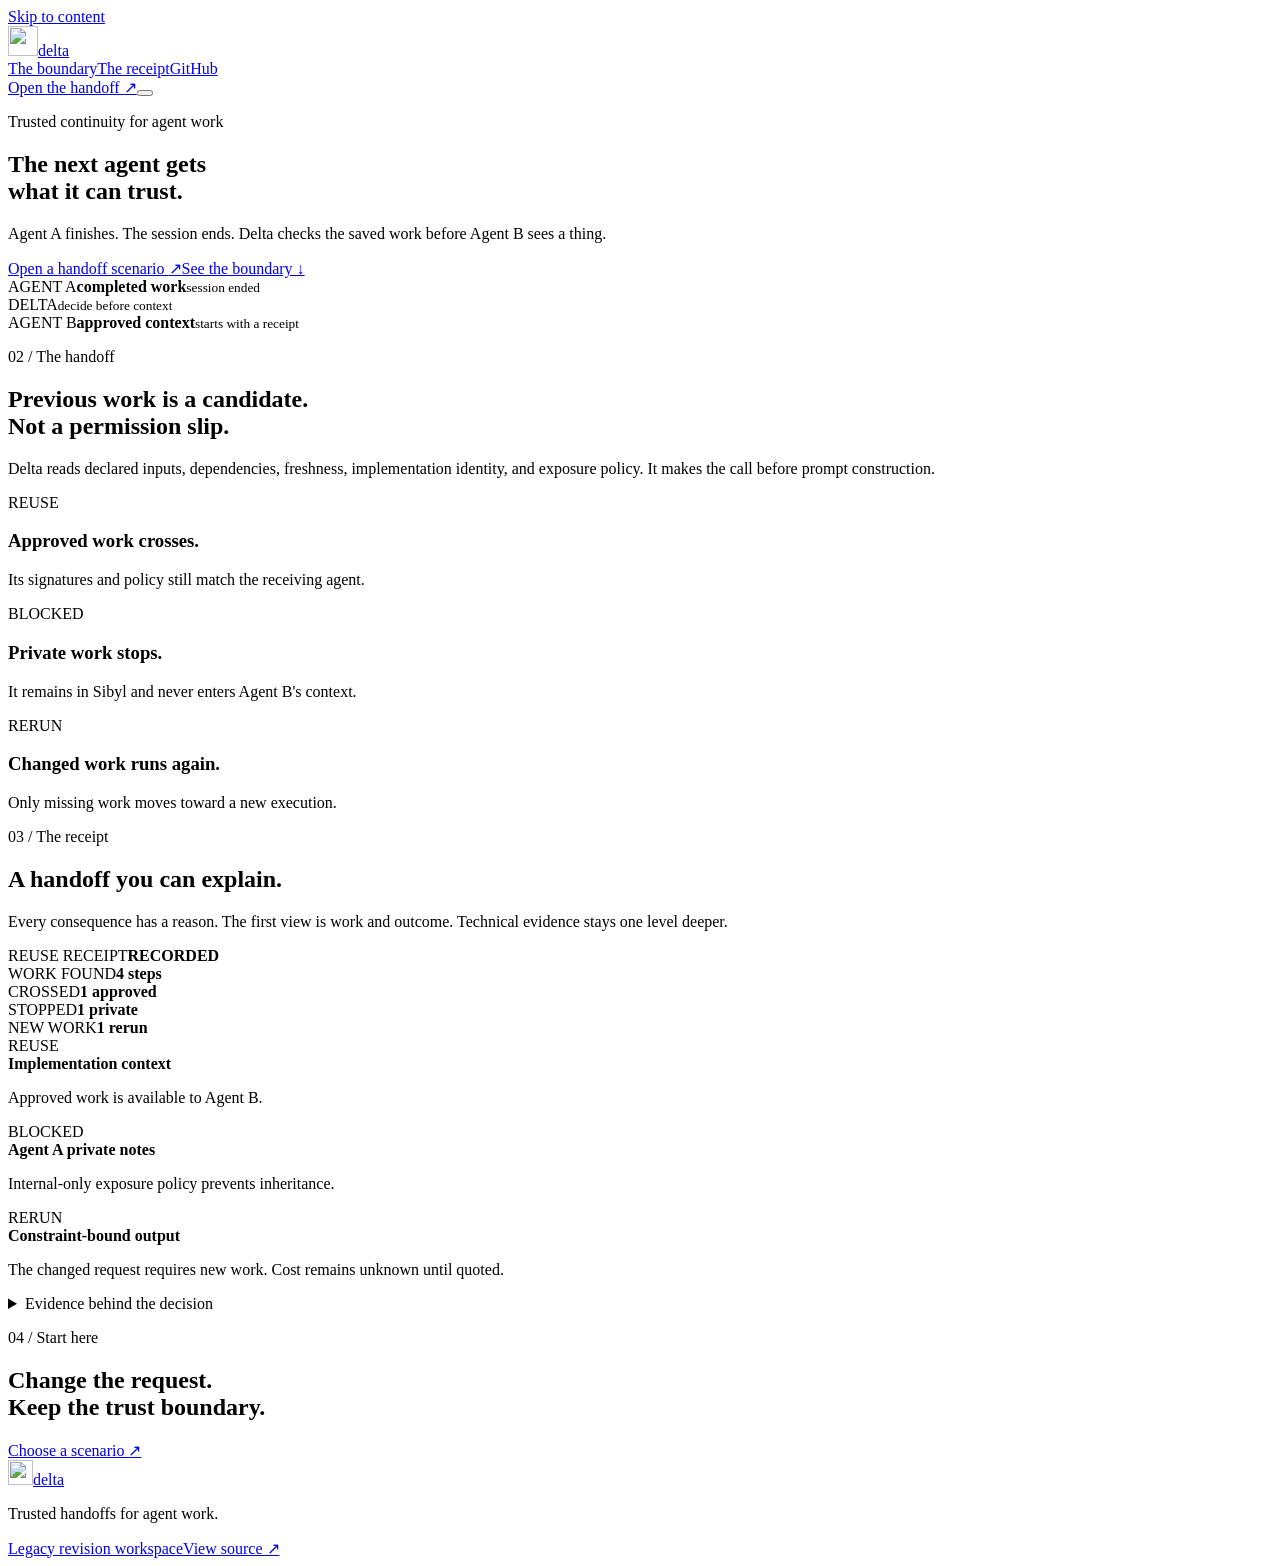
==== commit 437132a5: "Implement Phase 4 handoff-first UX" ====
--- a/delta/templates/landing.html
+++ b/delta/templates/landing.html
@@ -1,15 +1,19 @@
-<!doctype html><html lang="en"><head><meta charset="utf-8"><meta name="viewport" content="width=device-width,initial-scale=1"><meta name="description" content="Delta previews what completed agent work can be reused, what must run again, and what a revision is expected to cost."><meta name="theme-color" content="#101114"><title>Delta | Revision control for paid agent work</title><link rel="icon" type="image/svg+xml" href="/static/favicon.svg"><link rel="preconnect" href="https://fonts.googleapis.com"><link rel="preconnect" href="https://fonts.gstatic.com" crossorigin><link href="https://fonts.googleapis.com/css2?family=DM+Mono:wght@400;500&family=Manrope:wght@400;500;600;700;800&display=swap" rel="stylesheet"><link rel="stylesheet" href="/static/landing.css"></head>
-<body><a class="skip-link" href="#main-content">Skip to content</a><header class="site-header"><a class="brand" href="/" aria-label="Delta home"><img src="/static/logo.svg" width="30" height="30" alt=""><span>delta</span></a><nav id="site-nav" class="site-nav" aria-label="Main navigation"><a href="#how-it-works">How it works</a><a href="#continuity">Continuity</a><a href="#integrations">Integrations</a><a href="https://github.com/Web3Kyami/Delta-Agent">GitHub</a></nav><a class="button button-primary header-cta" href="/app/revisions">Open Delta <span aria-hidden="true">↗</span></a><button id="marketing-menu" class="menu-button" type="button" aria-label="Open navigation" aria-controls="site-nav" aria-expanded="false"><span></span><span></span></button></header>
-<main id="main-content"><section class="hero hero-artifact" aria-labelledby="hero-title"><div class="hero-copy"><p class="eyebrow"><span></span>Revision control for paid agent work</p><h1 id="hero-title">Change the request.<br><strong>Not the whole run.</strong></h1><p class="hero-lede">Delta shows which completed agent work still holds, what needs another job, and what the revision will cost before execution.</p><div class="hero-actions"><a class="button button-primary" href="/app/revisions">Open Delta <span aria-hidden="true">↗</span></a><button class="button button-secondary" id="watch-revision" type="button">Watch a revision <span aria-hidden="true">▶</span></button></div></div>
-<div class="hero-scene" id="revision-console" data-scenario="date" aria-label="Illustrative revision preview"><div class="scene-label"><span>Launch package / completed work</span><span>Illustrative preview</span></div><div class="scenario-float" role="tablist" aria-label="Choose a changed input"><button class="scenario active" role="tab" aria-selected="true" tabindex="0" data-scenario="date"><span>Launch date</span><small>Sep 10 → Sep 18</small></button><button class="scenario" role="tab" aria-selected="false" tabindex="-1" data-scenario="visual"><span>Visual brief</span><small>Studio → Field</small></button><button class="scenario" role="tab" aria-selected="false" tabindex="-1" data-scenario="product"><span>Product description</span><small>Charger → Power station</small></button></div><div class="scene-rule" aria-hidden="true"></div><div class="revision-stamp"><span>REVISION</span><strong id="change-value">Sep 10 → Sep 18</strong><small id="change-field">launch_date</small></div>
-<article class="artifact-card visual-artifact-card status-reuse"><div class="artifact-tag"><span>01 / PRODUCT VISUAL</span><b class="state">KEEP</b></div><img src="/static/solar-charger-campaign.png" alt="Illustrative fictional solar power station with a folded solar panel on a work surface"><div class="artifact-footer"><h2>Product visual</h2><p class="reason">Visual inputs are unchanged.</p><small class="cost">+$0.00</small></div></article><article class="artifact-card announcement-artifact status-rerun"><div class="artifact-tag"><span>02 / ANNOUNCEMENT</span><b class="state">RERUN</b></div><div class="announcement-sheet"><span>FIELD NOTES / LAUNCH 04</span><h2>Power for the<br>work ahead.</h2><p>Remote energy, ready when your next day takes you further.</p><div><b>September 18</b><small>updated launch date</small></div></div><div class="artifact-footer"><p class="reason">Launch date changed.</p><small class="cost">Cost unknown</small></div></article><article class="artifact-card translation-artifact status-pending"><div class="artifact-tag"><span>03 / TRANSLATION</span><b class="state">WAIT</b></div><div class="translation-sheet"><span>DE / DRAFT</span><h2>Mobile Energie,<br>bereit für …</h2><p>Waiting for the revised announcement.</p></div><div class="artifact-footer"><p class="reason">Source changes after step 02.</p><small class="cost">After step 02</small></div></article><div class="scene-caption"><span>Existing artifacts remain visible through revision.</span><span id="scenario-summary">1 keep · 1 rerun · 1 wait</span></div></div></section>
-<section id="how-it-works" class="decision-system" aria-labelledby="decision-title"><div class="section-copy"><p class="eyebrow"><span></span>Impact, before execution</p><h2 id="decision-title">One change.<br>Three possible decisions.</h2><p>Delta compares declared inputs, dependencies, freshness, and implementation identity. Every state includes a reason.</p></div><div class="decision-track"><div class="track-line" aria-hidden="true"></div><article class="decision-item reuse"><span>01 / REUSE</span><h3>Keep completed work</h3><p>The effective input and implementation still match.</p></article><article class="decision-item rerun"><span>02 / RERUN</span><h3>Create only the needed job</h3><p>A relevant input, version, or freshness rule changed.</p></article><article class="decision-item pending"><span>03 / PENDING</span><h3>Wait for the real output</h3><p>A downstream signature cannot be known yet.</p></article></div></section>
-<section id="continuity" class="continuity-section" aria-labelledby="continuity-title"><div class="section-copy"><p class="eyebrow"><span></span>Paid job continuity</p><h2 id="continuity-title">A restart does not erase the job.</h2><p>Delta saves paid-job identity early, then reconciles known or ambiguous work before another job can spend.</p></div><div class="lifecycle" aria-label="Illustrative paid job lifecycle"><div class="lifecycle-row"><span class="life-step done">Request</span><i></i><span class="life-step done">ACP job</span><i></i><span class="life-step done">Funded</span><i></i><span class="life-step muted">Deliverable</span><i></i><span class="life-step muted">Settlement</span></div><div class="restart-cut"><span>PROCESS RESTART</span><b></b></div><div class="recovery-record"><div><span>RECOVERED RECORD</span><strong>job_id: 75656</strong><small>chain: base / 8453</small></div><div class="reconcile-state"><i></i><span>RECONCILE FIRST</span><small>Replacement job blocked</small></div></div><p class="illustration-label">Architecture illustration. No provider request is made on this page.</p></div></section>
-<section class="record-section" aria-labelledby="record-title"><div class="record-heading"><p class="eyebrow"><span></span>Developer-facing record</p><h2 id="record-title">The decision stays inspectable.</h2></div><div class="record-pair"><pre class="code-panel" aria-label="Workflow definition example"><code><span>workflow.step</span>(
-  id=<em>"announcement"</em>,
-  inputs=[<em>"product_description"</em>,
-          <em>"launch_date"</em>],
-  version=<em>"copy:v1"</em>,
-  freshness=hours(<b>24</b>)
-)</code></pre><div class="record-panel"><div class="record-status"><span>WORK RECORD</span><b>RERUN</b></div><dl><div><dt>input signature</dt><dd>84be…03f1</dd></div><div><dt>output signature</dt><dd>pending</dd></div><div><dt>implementation</dt><dd>copy:v1</dd></div><div><dt>provider job</dt><dd>not created</dd></div><div><dt>estimated cost</dt><dd>unknown</dd></div><div><dt>reason</dt><dd>launch_date changed</dd></div></dl></div></div></section>
-<section id="integrations" class="integration-section" aria-labelledby="integration-title"><div class="section-copy"><p class="eyebrow"><span></span>One execution lifecycle</p><h2 id="integration-title">Decision, memory, work, evidence.</h2></div><div class="integration-flow"><div class="integration delta-role"><img src="/static/logo.svg" alt="" width="32" height="32"><span>Delta</span><small>decides</small></div><i></i><div class="integration"><b>S</b><span>Sibyl</span><small>remembers</small></div><i></i><div class="integration"><b>V</b><span>Virtuals ACP</span><small>performs paid work</small></div><i></i><div class="integration"><b>B</b><span>Base</span><small>provides evidence</small></div></div><p class="integration-note">The repository distinguishes implemented paths, recorded external evidence, and work that remains unverified. See the source for current status.</p></section><section class="closing-section" aria-labelledby="closing-title"><div><p class="eyebrow"><span></span>Revise with continuity</p><h2 id="closing-title">The request changed.<br><strong>The history didn’t.</strong></h2></div><div class="closing-actions"><a class="button button-primary" href="/app/revisions">Open Delta <span aria-hidden="true">↗</span></a><a class="button button-secondary" href="https://github.com/Web3Kyami/Delta-Agent">View source <span aria-hidden="true">↗</span></a></div></section></main><footer class="site-footer"><a class="brand" href="/"><img src="/static/logo.svg" width="28" height="28" alt=""><span>delta</span></a><p>Revision control for paid agent work.</p><a href="https://github.com/Web3Kyami/Delta-Agent">GitHub ↗</a></footer><script src="/static/landing.js" defer></script></body></html>
+<!doctype html>
+<html lang="en">
+<head>
+  <meta charset="utf-8"><meta name="viewport" content="width=device-width, initial-scale=1">
+  <meta name="description" content="Delta decides what agent work can cross a handoff boundary before the next agent starts.">
+  <meta name="theme-color" content="#171717"><title>Delta | Trusted handoffs for agent work</title>
+  <link rel="icon" type="image/svg+xml" href="/static/favicon.svg">
+  <link rel="preconnect" href="https://fonts.googleapis.com"><link rel="preconnect" href="https://fonts.gstatic.com" crossorigin>
+  <link href="https://fonts.googleapis.com/css2?family=DM+Mono:wght@400;500&family=Manrope:wght@500;600;700;800&display=swap" rel="stylesheet"><link rel="stylesheet" href="/static/landing.css">
+</head>
+<body><a class="skip-link" href="#main-content">Skip to content</a>
+  <header class="site-header"><a class="brand" href="/" aria-label="Delta home"><img src="/static/logo.svg" width="30" height="30" alt=""><span>delta</span></a><nav id="site-nav" class="site-nav" aria-label="Main navigation"><a href="#boundary">The boundary</a><a href="#receipt">The receipt</a><a href="https://github.com/Web3Kyami/Delta-Agent">GitHub</a></nav><a class="button button-primary header-cta" href="/app/scenarios">Open the handoff <span aria-hidden="true">↗</span></a><button id="marketing-menu" class="menu-button" type="button" aria-label="Open navigation" aria-controls="site-nav" aria-expanded="false"><span></span><span></span></button></header>
+  <main id="main-content"><span hidden aria-label="Illustrative revision preview">Illustrative marketing composition. This page does not report a live handoff.</span>
+    <section class="hero" aria-labelledby="hero-title"><div class="hero-copy"><p class="eyebrow"><span></span>Trusted continuity for agent work</p><h1 id="hero-title">The next agent gets<br><strong>what it can trust.</strong></h1><p class="hero-lede">Agent A finishes. The session ends. Delta checks the saved work before Agent B sees a thing.</p><div class="hero-actions"><a class="button button-primary" href="/app/scenarios">Open a handoff scenario <span aria-hidden="true">↗</span></a><a class="text-link" href="#boundary">See the boundary <span aria-hidden="true">↓</span></a></div></div><div class="hero-boundary" aria-label="Agent A to Delta boundary to Agent B"><div class="agent-block"><span class="block-label">AGENT A</span><strong>completed work</strong><small>session ended</small></div><div class="boundary-mark"><span>DELTA</span><b></b><small>decide before context</small></div><div class="agent-block agent-b"><span class="block-label">AGENT B</span><strong>approved context</strong><small>starts with a receipt</small></div></div></section>
+    <section id="boundary" class="boundary-section" aria-labelledby="boundary-title"><div class="section-intro"><p class="eyebrow"><span></span>02 / The handoff</p><h2 id="boundary-title">Previous work is a candidate.<br>Not a permission slip.</h2><p>Delta reads declared inputs, dependencies, freshness, implementation identity, and exposure policy. It makes the call before prompt construction.</p></div><div class="decision-rail"><article class="decision-item reuse"><span>REUSE</span><div><h3>Approved work crosses.</h3><p>Its signatures and policy still match the receiving agent.</p></div></article><article class="decision-item blocked"><span>BLOCKED</span><div><h3>Private work stops.</h3><p>It remains in Sibyl and never enters Agent B's context.</p></div></article><article class="decision-item rerun"><span>RERUN</span><div><h3>Changed work runs again.</h3><p>Only missing work moves toward a new execution.</p></div></article></div></section>
+    <section id="receipt" class="receipt-section" aria-labelledby="receipt-title"><div class="receipt-heading"><p class="eyebrow"><span></span>03 / The receipt</p><h2 id="receipt-title">A handoff you can explain.</h2><p>Every consequence has a reason. The first view is work and outcome. Technical evidence stays one level deeper.</p></div><div class="receipt-card"><div class="receipt-top"><span>REUSE RECEIPT</span><b>RECORDED</b></div><div class="receipt-grid"><div><span>WORK FOUND</span><strong>4 steps</strong></div><div><span>CROSSED</span><strong>1 approved</strong></div><div><span>STOPPED</span><strong>1 private</strong></div><div><span>NEW WORK</span><strong>1 rerun</strong></div></div><div class="receipt-row"><span class="receipt-state state-reuse">REUSE</span><div><strong>Implementation context</strong><p>Approved work is available to Agent B.</p></div></div><div class="receipt-row"><span class="receipt-state state-blocked">BLOCKED</span><div><strong>Agent A private notes</strong><p>Internal-only exposure policy prevents inheritance.</p></div></div><div class="receipt-row"><span class="receipt-state state-rerun">RERUN</span><div><strong>Constraint-bound output</strong><p>The changed request requires new work. Cost remains unknown until quoted.</p></div></div><details><summary>Evidence behind the decision</summary><p>Sibyl identity, signatures, policy, provider and job details appear only when the backend records them. Public demo mode does not authorize live ACP or Base actions.</p></details></div></section>
+    <section class="closing-section" aria-labelledby="closing-title"><p class="eyebrow"><span></span>04 / Start here</p><h2 id="closing-title">Change the request.<br><strong>Keep the trust boundary.</strong></h2><a class="button button-primary" href="/app/scenarios">Choose a scenario <span aria-hidden="true">↗</span></a></section>
+  </main><footer class="site-footer"><a class="brand" href="/"><img src="/static/logo.svg" width="25" height="25" alt=""><span>delta</span></a><p>Trusted handoffs for agent work.</p><a href="/app/revisions">Legacy revision workspace</a><a href="https://github.com/Web3Kyami/Delta-Agent">View source ↗</a></footer><script src="/static/landing.js" defer></script>
+</body></html>
